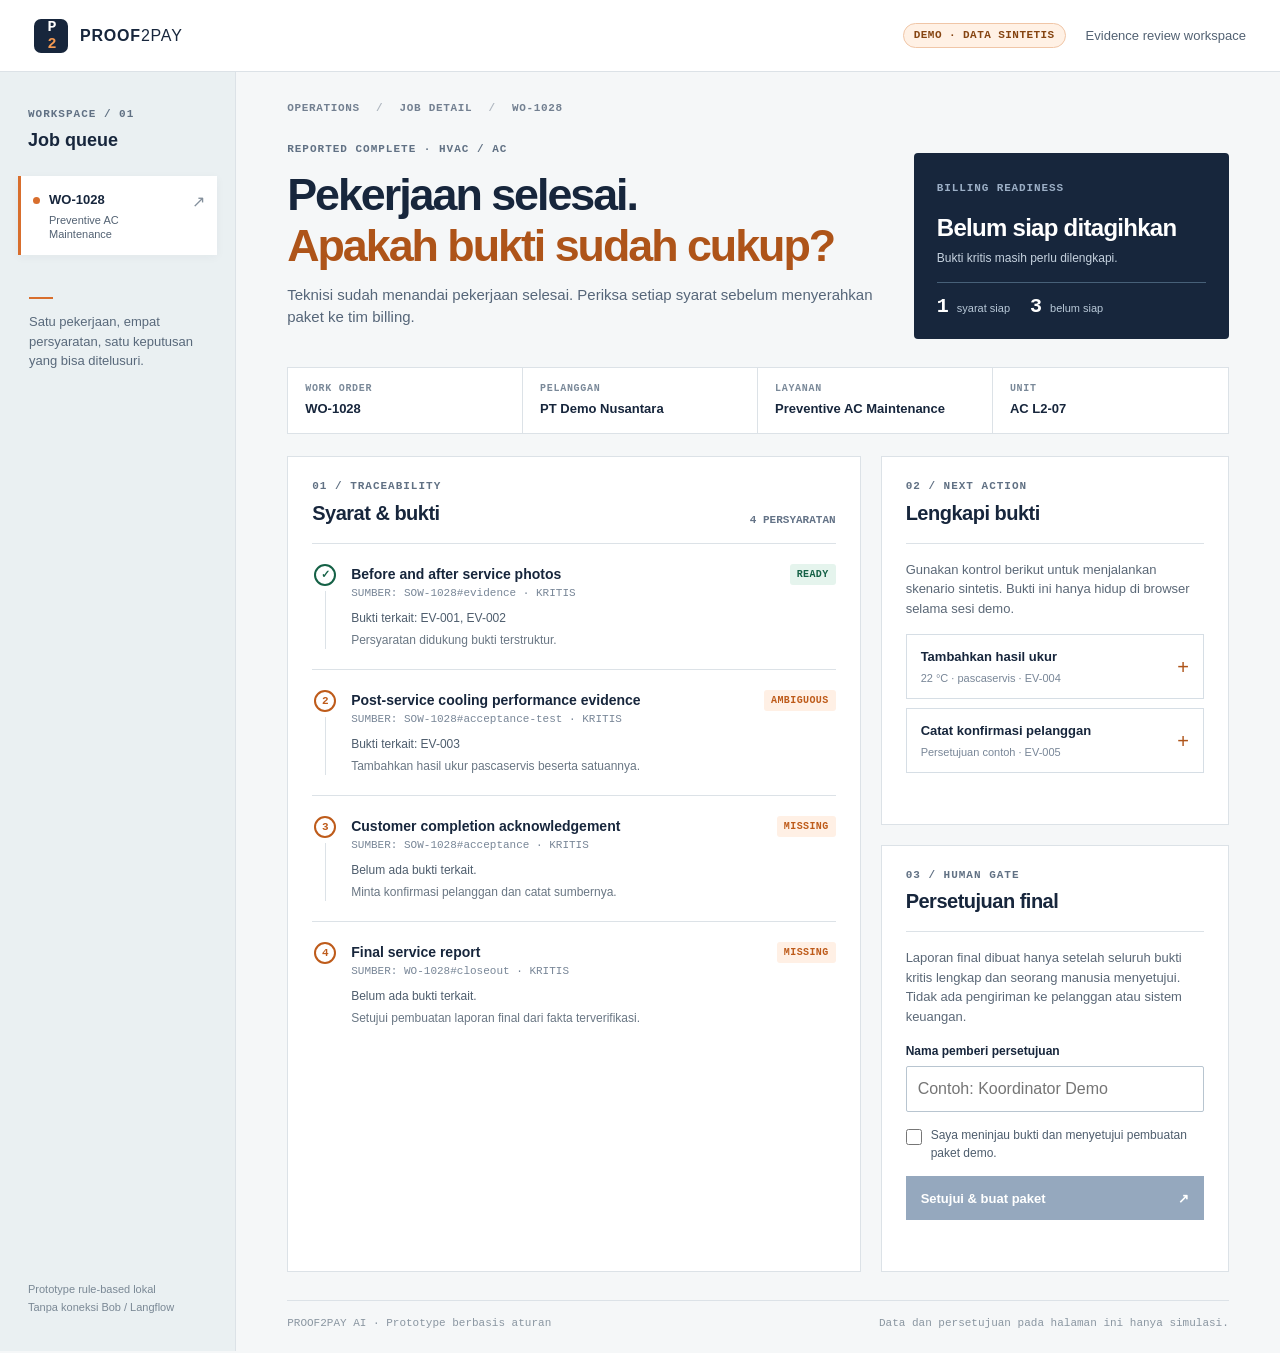
==== app/index.html @ 35bab6eb "Prepare Proof2Pay AI hackathon submission" ====
<!doctype html>
<html lang="id">
<head>
  <meta charset="utf-8">
  <meta name="viewport" content="width=device-width, initial-scale=1">
  <meta name="description" content="Proof2Pay AI — demo lokal pemeriksaan bukti pekerjaan sebelum siap ditagihkan.">
  <title>Proof2Pay — Evidence review</title>
  <link rel="icon" href="./favicon.svg" type="image/svg+xml">
  <link rel="stylesheet" href="./style.css">
  <script type="module" src="./main.mjs"></script>
</head>
<body>
  <a class="skip" href="#main">Lewati ke konten</a>
  <header class="topbar">
    <div class="brand"><span class="brand-mark" aria-hidden="true">P<span>2</span></span><span>PROOF<span class="brand-light">2PAY</span></span></div>
    <div class="top-meta"><span class="demo-pill">DEMO · DATA SINTETIS</span><span>Evidence review workspace</span></div>
  </header>
  <main id="main" class="shell">
    <aside class="sidebar" aria-label="Navigasi demo">
      <p class="eyebrow">WORKSPACE / 01</p>
      <h2>Job queue</h2>
      <div class="queue-card" aria-current="page"><span class="queue-dot"></span><span><strong>WO-1028</strong><small>Preventive AC Maintenance</small></span><span class="queue-arrow" aria-hidden="true">↗</span></div>
      <div class="side-note"><span class="note-line"></span><p>Satu pekerjaan, empat persyaratan, satu keputusan yang bisa ditelusuri.</p></div>
      <p class="side-foot">Prototype rule-based lokal<br>Tanpa koneksi Bob / Langflow</p>
    </aside>
    <div class="content">
      <div class="breadcrumb">OPERATIONS <span>/</span> JOB DETAIL <span>/</span> WO-1028</div>
      <section class="hero" aria-labelledby="job-title">
        <div><p class="eyebrow">REPORTED COMPLETE · HVAC / AC</p><h1 id="job-title">Pekerjaan selesai.<br><em>Apakah bukti sudah cukup?</em></h1><p class="intro">Teknisi sudah menandai pekerjaan selesai. Periksa setiap syarat sebelum menyerahkan paket ke tim billing.</p></div>
        <div class="state-card"><span class="state-label">BILLING READINESS</span><strong id="state-name">Memuat…</strong><p id="state-explain"></p><div class="state-count"><span id="ready-count">–</span><small>syarat siap</small><span id="blocker-count">–</span><small>belum siap</small></div></div>
      </section>
      <section class="job-strip" aria-label="Informasi pekerjaan"><div><span>WORK ORDER</span><strong>WO-1028</strong></div><div><span>PELANGGAN</span><strong>PT Demo Nusantara</strong></div><div><span>LAYANAN</span><strong>Preventive AC Maintenance</strong></div><div><span>UNIT</span><strong>AC L2-07</strong></div></section>
      <div class="columns">
        <section class="panel evidence-panel" aria-labelledby="requirements-title"><div class="panel-head"><div><p class="eyebrow">01 / TRACEABILITY</p><h2 id="requirements-title">Syarat & bukti</h2></div><span id="requirement-summary" class="mini-count"></span></div><div id="requirements" class="requirement-list" aria-live="polite"></div></section>
        <div class="right-col"><section class="panel" aria-labelledby="action-title"><div class="panel-head"><div><p class="eyebrow">02 / NEXT ACTION</p><h2 id="action-title">Lengkapi bukti</h2></div></div><p class="helper">Gunakan kontrol berikut untuk menjalankan skenario sintetis. Bukti ini hanya hidup di browser selama sesi demo.</p><div class="action-stack"><button id="add-reading" type="button" class="action-button"><span><strong>Tambahkan hasil ukur</strong><small>22 °C · pascaservis · EV-004</small></span><span aria-hidden="true">+</span></button><button id="add-ack" type="button" class="action-button"><span><strong>Catat konfirmasi pelanggan</strong><small>Persetujuan contoh · EV-005</small></span><span aria-hidden="true">+</span></button></div><p id="action-feedback" class="feedback" role="status"></p></section>
        <section class="panel approval-panel" aria-labelledby="approval-title"><div class="panel-head"><div><p class="eyebrow">03 / HUMAN GATE</p><h2 id="approval-title">Persetujuan final</h2></div></div><p class="helper">Laporan final dibuat hanya setelah seluruh bukti kritis lengkap dan seorang manusia menyetujui. Tidak ada pengiriman ke pelanggan atau sistem keuangan.</p><label class="field-label" for="approver">Nama pemberi persetujuan</label><input id="approver" type="text" maxlength="80" autocomplete="name" placeholder="Contoh: Koordinator Demo"><label class="check-row"><input id="confirm" type="checkbox"><span>Saya meninjau bukti dan menyetujui pembuatan paket demo.</span></label><button id="finalize" class="primary-button" type="button">Setujui & buat paket <span aria-hidden="true">↗</span></button><p id="approval-feedback" class="feedback" role="status"></p><button id="download" class="text-button" type="button" hidden>Unduh paket JSON</button></section></div>
      </div>
      <footer><span>PROOF2PAY AI · Prototype berbasis aturan</span><span>Data dan persetujuan pada halaman ini hanya simulasi.</span></footer>
    </div>
  </main>
</body>
</html>
---- app/style.css ----
:root{--ink:#17263c;--muted:#536273;--line:#dce2e7;--paper:#f5f7f8;--white:#fff;--orange:#be5b1a;--orange-bg:#fff0e5;--green:#156146;--green-bg:#e5f4ed;--blue:#234a77;--blue-bg:#eaf1f9}*{box-sizing:border-box}html{scroll-behavior:smooth}body{margin:0;background:var(--paper);color:var(--ink);font:16px/1.5 -apple-system,BlinkMacSystemFont,"Segoe UI",sans-serif}.skip{position:absolute;left:-999px;top:8px;background:#fff;padding:8px;z-index:10}.skip:focus{left:8px}button,input{font:inherit}button{cursor:pointer}button:disabled{cursor:not-allowed;opacity:.48}button:focus-visible,input:focus-visible,a:focus-visible{outline:3px solid #2475c4;outline-offset:3px}.topbar{height:72px;padding:0 34px;display:flex;align-items:center;justify-content:space-between;background:#fff;border-bottom:1px solid var(--line)}.brand{display:flex;align-items:center;gap:12px;font-size:16px;font-weight:800;letter-spacing:.05em}.brand-light{font-weight:500}.brand-mark{display:grid;place-items:center;width:34px;height:34px;background:var(--ink);color:#fff;border-radius:7px;font:800 15px/1 ui-monospace,SFMono-Regular,monospace;letter-spacing:-.15em}.brand-mark span{color:#f59a52}.top-meta{display:flex;align-items:center;gap:20px;color:var(--muted);font-size:13px}.demo-pill{color:#864512;background:#fff1e5;border:1px solid #f0c6a7;border-radius:99px;padding:6px 10px;font:700 11px/1 ui-monospace,SFMono-Regular,monospace;letter-spacing:.04em}.shell{display:grid;grid-template-columns:236px minmax(0,1fr);min-height:calc(100vh - 72px)}.sidebar{background:#eaf0f2;border-right:1px solid var(--line);padding:35px 18px;display:flex;flex-direction:column}.sidebar h2{font-size:18px;margin:5px 10px 22px}.eyebrow{font:700 11px/1.4 ui-monospace,SFMono-Regular,monospace;letter-spacing:.09em;color:#617184;margin:0}.sidebar>.eyebrow{margin-left:10px}.queue-card{background:#fff;border-left:3px solid #d86e2d;box-shadow:0 2px 9px #18304b0b;padding:14px 12px;display:flex;gap:9px;align-items:flex-start}.queue-card strong,.queue-card small{display:block}.queue-card strong{font-size:13px}.queue-card small{font-size:11px;color:var(--muted);line-height:1.3;margin-top:3px}.queue-dot{width:7px;height:7px;background:#d86e2d;border-radius:50%;margin-top:7px;flex:none}.queue-arrow{margin-left:auto;color:#84909c}.side-note{margin-top:42px;padding:0 11px;color:#59697b;font-size:13px}.side-note p{margin:13px 0}.note-line{display:block;width:24px;height:2px;background:#d86e2d}.side-foot{margin:auto 10px 0;color:#7a8895;font-size:11px;line-height:1.6}.content{padding:30px clamp(20px,4vw,64px) 22px;max-width:1580px;width:100%}.breadcrumb{font:700 11px ui-monospace,SFMono-Regular,monospace;color:#738091;letter-spacing:.06em;margin-bottom:28px}.breadcrumb span{color:#afb7c0;margin:0 9px}.hero{display:grid;grid-template-columns:minmax(0,1fr) 315px;gap:30px;align-items:end}.hero h1{font-size:clamp(31px,3.5vw,51px);line-height:1.13;letter-spacing:-.045em;margin:12px 0 13px;font-weight:750}.hero h1 em{font-style:normal;color:#ae5419}.intro{max-width:630px;color:#566679;margin:0 0 10px;font-size:15px}.state-card{background:var(--ink);color:#fff;padding:21px 23px;min-height:184px;border-radius:4px}.state-label{font:700 11px ui-monospace,SFMono-Regular,monospace;color:#9cafc6;letter-spacing:.08em}.state-card strong{display:block;font-size:24px;margin-top:12px;letter-spacing:-.03em}.state-card p{font-size:12px;color:#c6d2df;margin:3px 0 15px}.state-count{border-top:1px solid #476078;padding-top:12px;display:flex;align-items:baseline;gap:8px}.state-count span{font:700 20px ui-monospace,SFMono-Regular,monospace}.state-count small{font-size:11px;color:#b9c9d8;margin-right:12px}.job-strip{display:grid;grid-template-columns:repeat(4,1fr);border:1px solid var(--line);background:#fff;margin:28px 0 22px}.job-strip div{padding:15px 17px;border-right:1px solid var(--line);min-width:0}.job-strip div:last-child{border:0}.job-strip span,.job-strip strong{display:block}.job-strip span{font:700 10px ui-monospace,SFMono-Regular,monospace;color:#7a8999;letter-spacing:.07em}.job-strip strong{font-size:13px;margin-top:5px;white-space:nowrap;overflow:hidden;text-overflow:ellipsis}.columns{display:grid;grid-template-columns:minmax(0,1.4fr) minmax(300px,.85fr);gap:20px}.right-col{display:grid;gap:20px;align-content:start}.panel{background:#fff;border:1px solid var(--line);padding:22px 24px}.panel-head{display:flex;justify-content:space-between;align-items:flex-end;gap:12px;padding-bottom:17px;border-bottom:1px solid var(--line)}.panel h2{font-size:20px;letter-spacing:-.025em;line-height:1.25;margin:6px 0 0}.mini-count{font:600 11px ui-monospace,SFMono-Regular,monospace;color:#647387}.requirement{display:grid;grid-template-columns:26px minmax(0,1fr) auto;column-gap:13px;padding:20px 0;border-bottom:1px solid var(--line)}.requirement:last-child{border:0;padding-bottom:0}.rail{display:flex;flex-direction:column;align-items:center}.rail-circle{width:22px;height:22px;border:2px solid currentColor;border-radius:50%;display:grid;place-items:center;font:700 11px ui-monospace,SFMono-Regular,monospace}.rail-stem{width:1px;background:var(--line);flex:1;min-height:45px;margin-top:5px}.requirement:last-child .rail-stem{display:none}.req-title{font-size:14px;font-weight:700;margin:0}.req-source{display:block;font:11px ui-monospace,SFMono-Regular,monospace;color:#788697;margin-top:2px}.req-proof{color:#4e5d6d;font-size:12px;margin:10px 0 4px}.req-next{font-size:12px;color:#6a7784;margin:0}.status{font:700 10px ui-monospace,SFMono-Regular,monospace;letter-spacing:.04em;padding:5px 7px;border-radius:3px;height:max-content;white-space:nowrap}.ready{color:var(--green);background:var(--green-bg)}.missing,.ambiguous,.incomplete{color:var(--orange);background:var(--orange-bg)}.human-review{color:var(--blue);background:var(--blue-bg)}.rail-ready{color:var(--green)}.rail-missing,.rail-ambiguous,.rail-incomplete{color:var(--orange)}.rail-human-review{color:var(--blue)}.helper{color:#5b6877;font-size:13px;margin:16px 0}.action-stack{display:grid;gap:9px}.action-button{width:100%;display:flex;justify-content:space-between;align-items:center;text-align:left;border:1px solid #d6dee5;background:#fff;padding:12px 14px;min-height:64px;color:var(--ink);transition:border-color .18s,background .18s}.action-button:hover:not(:disabled){border-color:#5d7c9a;background:#f5f9fc}.action-button strong,.action-button small{display:block}.action-button strong{font-size:13px}.action-button small{color:#788697;font-size:11px;margin-top:3px}.action-button>span:last-child{font-size:20px;color:#ae5419}.feedback{min-height:19px;color:#375a78;font-size:12px;margin:10px 0 0}.field-label{display:block;font-size:12px;font-weight:700;margin:16px 0 6px}.approval-panel input[type=text]{width:100%;padding:10px 11px;border:1px solid #b8c5d0;border-radius:2px;color:var(--ink);background:#fff}.check-row{display:flex;gap:9px;align-items:flex-start;margin:14px 0;font-size:12px;color:#4e5d6d}.check-row input{margin:3px 0 0;accent-color:#183c66;width:16px;height:16px;flex:none}.primary-button{width:100%;background:#244c78;border:1px solid #244c78;color:white;min-height:44px;padding:11px 14px;font-weight:700;font-size:13px;display:flex;justify-content:space-between;align-items:center;transition:background .18s}.primary-button:hover:not(:disabled){background:#183b64}.text-button{border:0;background:none;color:#184f83;padding:5px 0;font-weight:700;text-decoration:underline;text-underline-offset:3px;font-size:12px}footer{display:flex;justify-content:space-between;gap:10px;border-top:1px solid var(--line);color:#8a96a1;font:11px ui-monospace,SFMono-Regular,monospace;padding-top:16px;margin-top:28px}@media(max-width:1050px){.shell{grid-template-columns:1fr}.sidebar{display:none}.content{padding:24px}.columns{grid-template-columns:1fr 1fr}.hero{grid-template-columns:1fr 280px}}@media(max-width:750px){.topbar{padding:0 18px}.top-meta>span:last-child{display:none}.content{padding:20px 15px}.breadcrumb{margin-bottom:20px}.hero,.columns{grid-template-columns:1fr}.hero{gap:16px}.hero h1{font-size:34px}.job-strip{grid-template-columns:1fr 1fr}.job-strip div:nth-child(2){border-right:0}.job-strip div:nth-child(-n+2){border-bottom:1px solid var(--line)}.panel{padding:18px}.requirement{grid-template-columns:24px minmax(0,1fr);row-gap:6px}.status{grid-column:2;grid-row:2;justify-self:start}footer{display:block}footer span{display:block;margin-bottom:6px}}@media(prefers-reduced-motion:reduce){html{scroll-behavior:auto}*{transition:none!important}}
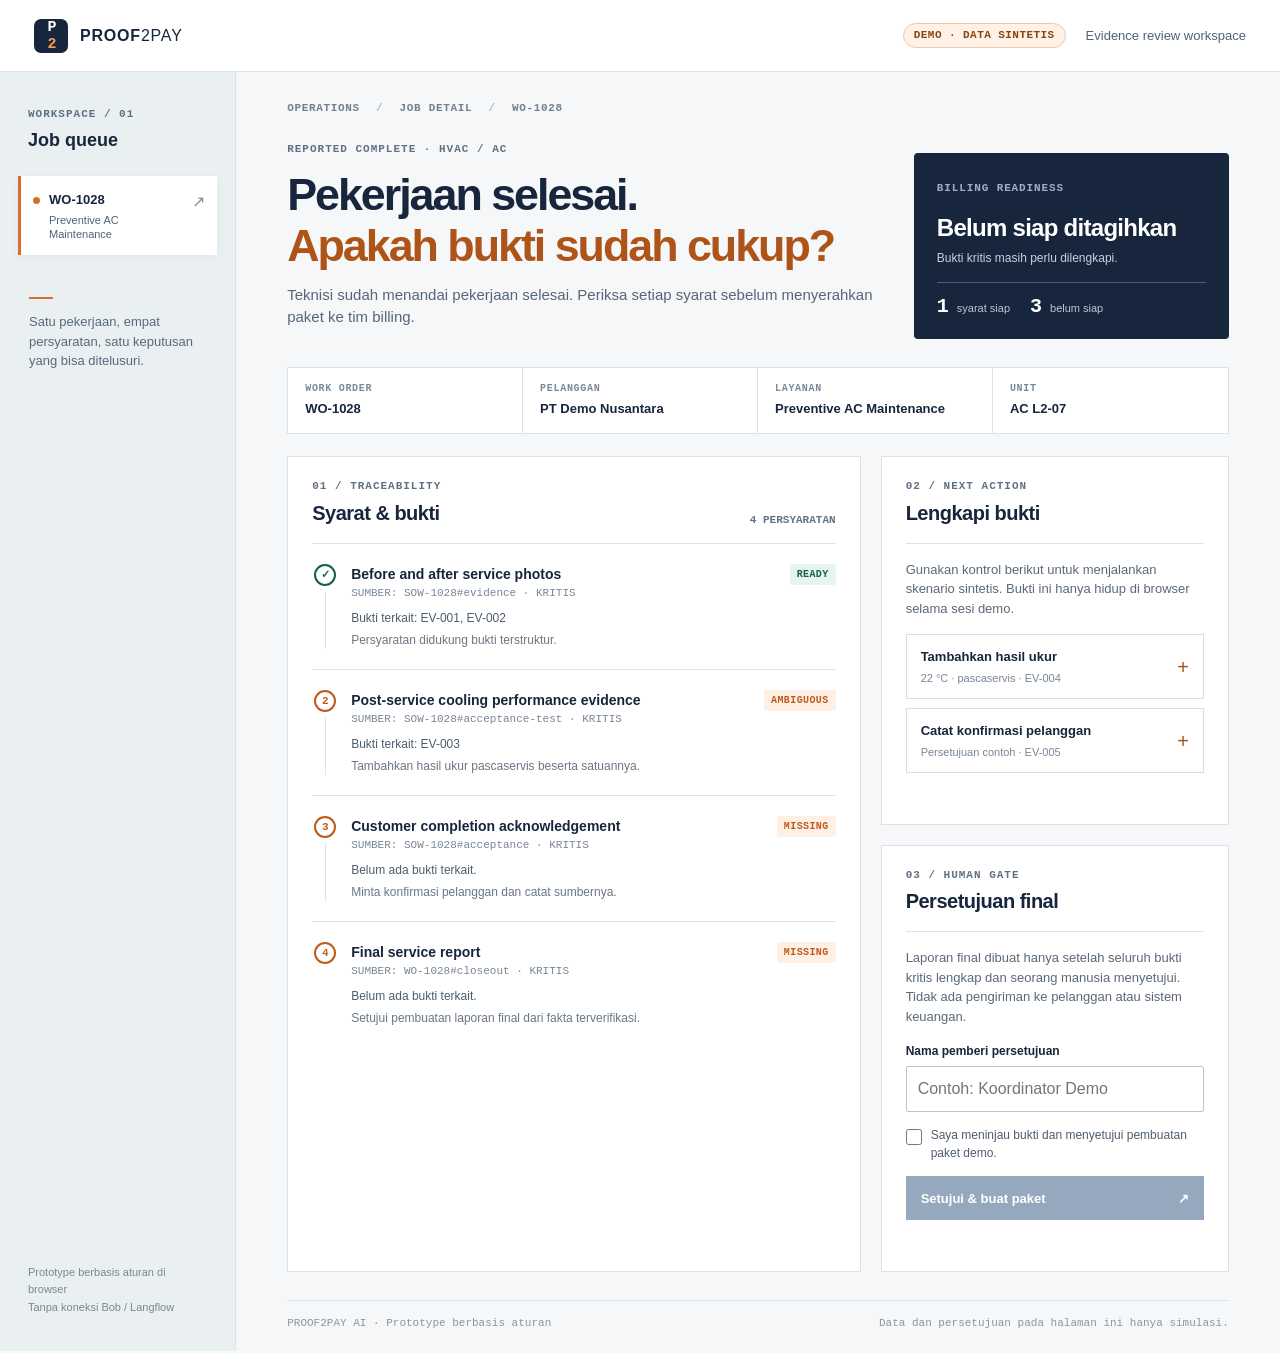
==== commit 1dd61c32: "Finalize Stage 1 submission evidence and public demo" ====
--- a/app/index.html
+++ b/app/index.html
@@ -3,7 +3,7 @@
 <head>
   <meta charset="utf-8">
   <meta name="viewport" content="width=device-width, initial-scale=1">
-  <meta name="description" content="Proof2Pay AI — demo lokal pemeriksaan bukti pekerjaan sebelum siap ditagihkan.">
+  <meta name="description" content="Proof2Pay AI — demo browser pemeriksaan bukti pekerjaan sebelum handoff penagihan.">
   <title>Proof2Pay — Evidence review</title>
   <link rel="icon" href="./favicon.svg" type="image/svg+xml">
   <link rel="stylesheet" href="./style.css">
@@ -21,7 +21,7 @@
       <h2>Job queue</h2>
       <div class="queue-card" aria-current="page"><span class="queue-dot"></span><span><strong>WO-1028</strong><small>Preventive AC Maintenance</small></span><span class="queue-arrow" aria-hidden="true">↗</span></div>
       <div class="side-note"><span class="note-line"></span><p>Satu pekerjaan, empat persyaratan, satu keputusan yang bisa ditelusuri.</p></div>
-      <p class="side-foot">Prototype rule-based lokal<br>Tanpa koneksi Bob / Langflow</p>
+      <p class="side-foot">Prototype berbasis aturan di browser<br>Tanpa koneksi Bob / Langflow</p>
     </aside>
     <div class="content">
       <div class="breadcrumb">OPERATIONS <span>/</span> JOB DETAIL <span>/</span> WO-1028</div>
